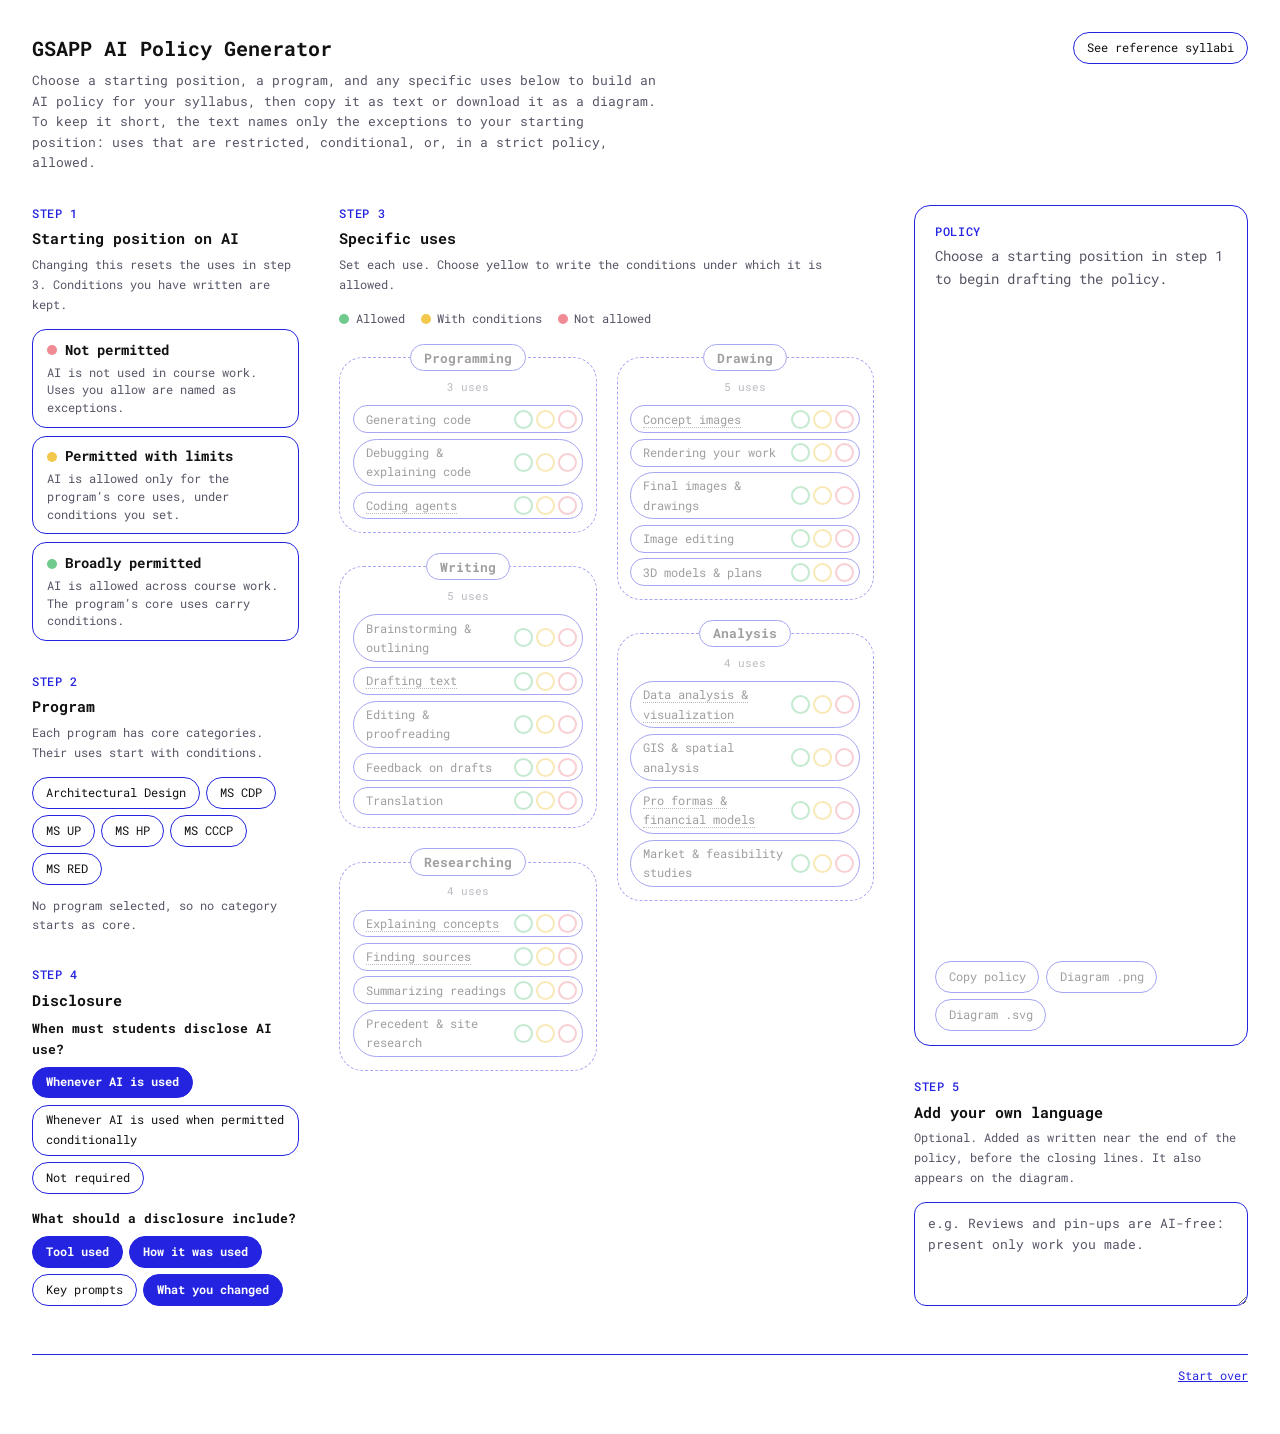
==== index.html @ 9b7ce728 "initial commit" ====
<!doctype html>
<html lang="en">
<head>
<meta charset="utf-8">
<meta name="viewport" content="width=device-width,initial-scale=1">
<title>GSAPP AI Policy Generator</title>
<meta name="description" content="Build a course AI policy for Columbia GSAPP syllabi.">
<link rel="preconnect" href="https://fonts.googleapis.com">
<link rel="preconnect" href="https://fonts.gstatic.com" crossorigin>
<link href="https://fonts.googleapis.com/css2?family=Roboto+Mono:ital,wght@0,400;0,500;0,700;1,400&display=swap" rel="stylesheet">
<link rel="stylesheet" href="style.css">
</head>
<body>
<main>
  <div class="layout" id="layout">
    <header class="top">
      <div>
        <h1>GSAPP AI Policy Generator</h1>
        <p class="lede">Choose a starting position, a program, and any specific uses below to build an AI policy for your syllabus, then copy it as text or download it as a diagram. To keep it short, the text names only the exceptions to your starting position: uses that are restricted, conditional, or, in a strict policy, allowed.</p>
      </div>
      <a class="pill" id="refLink" href="references.html">See reference syllabi</a>
    </header>

    <div class="col" id="left">
    <section id="s1" aria-labelledby="levelTitle">
      <span class="step">Step 1</span>
      <h2 id="levelTitle">Starting position on AI</h2>
      <p class="hint">Changing this resets the uses in step 3. Conditions you have written are kept.</p>
      <div class="levels" id="levels" role="radiogroup" aria-labelledby="levelTitle"></div>
    </section>

    <section id="s2" aria-labelledby="programTitle">
      <span class="step">Step 2</span>
      <h2 id="programTitle">Program</h2>
      <p class="hint">Each program has core categories. Their uses start with conditions.</p>
      <div class="pills" id="programs" role="radiogroup" aria-labelledby="programTitle"></div>
      <p class="core-note" id="coreNote"></p>
    </section>

    <section id="s4" aria-labelledby="discTitle">
      <span class="step">Step 4</span>
      <h2 id="discTitle">Disclosure</h2>
      <p class="sub" id="whenLabel">When must students disclose AI use?</p>
      <div class="pills" id="when" role="radiogroup" aria-labelledby="whenLabel"></div>
      <p class="sub">What should a disclosure include?</p>
      <div class="pills" id="include"></div>
    </section>
    </div>

    <div class="col" id="mid">
    <section id="s3" aria-labelledby="useTitle">
      <span class="step">Step 3</span>
      <h2 id="useTitle">Specific uses</h2>
      <p class="hint">Set each use. Choose yellow to write the conditions under which it is allowed.</p>
      <div class="legend">
        <span><i style="background:var(--yes)"></i>Allowed</span>
        <span><i style="background:var(--cond)"></i>With conditions</span>
        <span><i style="background:var(--no)"></i>Not allowed</span>
      </div>
      <div class="media inactive" id="media"></div>
    </section>
    </div>

    <div class="col" id="right">
    <section class="policy collapsed" id="policyBox" aria-label="Generated policy">
      <span class="step">Policy</span>
      <div class="policy-text" id="policy" aria-live="polite"></div>
      <div class="policy-actions">
        <button class="pill" id="expand" aria-expanded="false">Expand ↓</button>
        <button class="pill" id="copy">Copy policy</button>
        <button class="pill" id="png">Diagram .png</button>
        <button class="pill" id="svg">Diagram .svg</button>
        <span class="status" id="feedback" role="status"></span>
      </div>
    </section>

    <section id="s5" aria-labelledby="ownTitle">
      <span class="step">Step 5</span>
      <h2 id="ownTitle">Add your own language</h2>
      <p class="hint">Optional. Added as written near the end of the policy, before the closing lines. It also appears on the diagram.</p>
      <textarea id="extra" rows="4" aria-labelledby="ownTitle" placeholder="e.g. Reviews and pin-ups are AI-free: present only work you made."></textarea>
    </section>
    </div>
  </div>

  <footer>
    <button id="reset">Start over</button>
  </footer>
</main>

<script src="script.js"></script>
</body>
</html>
---- style.css ----
/* Color scheme, after the SMT course site turned inside out: a white ground,
   the site's blue for rules, accents, and buttons, and its green for text
   selection and link hover. Nothing below carries a literal color. */
:root {
  --bg:      #ffffff;
  --fg:      #111111;
  --fg-dim:  #555566;
  --blue:    #2424e0;
  --blue-fg: #ffffff;              /* text on blue: hovered and active buttons */
  --hi:      #00ff00;              /* highlighter: text selection, link hover */
  --hi-fg:   #000000;
  /* Status, softened. --x is the mark, --x-tint fills a chip. */
  --yes:     #6fca8d;  --yes-tint:  #e3f6e9;
  --cond:    #f2c94c;  --cond-tint: #fdf3cf;
  --no:      #f08a94;  --no-tint:   #fde3e5;
}

* { margin: 0; padding: 0; box-sizing: border-box; }
body {
  font: 14px/1.6 'Roboto Mono', monospace;
  color: var(--fg);
  background: var(--bg);
}
::selection { background: var(--hi); color: var(--hi-fg); }
a { color: var(--blue); text-decoration: underline; }
a:hover { background: var(--hi); color: var(--hi-fg); text-decoration: none; }
button, input, textarea { font: inherit; color: inherit; }
button { cursor: pointer; background: none; border: 0; }
:focus-visible { outline: 2px solid var(--blue); outline-offset: 2px; }
[hidden] { display: none !important; }

main { max-width: 1440px; margin: 0 auto; padding: 2rem 2rem 3rem; }
h1 { font-size: 1.25rem; font-weight: 700; margin-bottom: 1.5rem; }
h2 { font-size: 0.95rem; font-weight: 700; margin-bottom: 0.25rem; }
.step { display: block; font-size: 0.72rem; font-weight: 500; letter-spacing: 0.06em; text-transform: uppercase; color: var(--blue); margin-bottom: 0.2rem; }
.hint { font-size: 0.78rem; color: var(--fg-dim); margin-bottom: 0.9rem; }

/* Three columns: the short steps, the uses, and the policy they build,
   which runs from below the title to the bottom of the longer step column. */
.layout {
  display: grid; gap: 2rem 2.5rem; align-items: start;
  grid-template-columns: minmax(0, 1fr) minmax(0, 2fr) minmax(0, 1.25fr);
  grid-template-areas: "title title title" "left mid right";
}
.col { display: flex; flex-direction: column; gap: 2rem; min-width: 0; }
#left { grid-area: left; } #mid { grid-area: mid; } #right { grid-area: right; }
.top { grid-area: title; display: flex; justify-content: space-between; align-items: flex-start; gap: 1.5rem; }
.top h1 { margin-bottom: 0.4rem; }
.lede { font-size: 0.8rem; color: var(--fg-dim); max-width: 78ch; }
.top > .pill { flex-shrink: 0; text-decoration: none; color: var(--fg); }
#policyBox { grid-area: policy; }
#s1 { grid-area: s1; } #s2 { grid-area: s2; } #s3 { grid-area: s3; } #s4 { grid-area: s4; } #s5 { grid-area: s5; }
/* The step columns set the height; contain: size keeps the right column from
   adding to it. The policy takes what step 5 leaves and scrolls inside. */
@media (min-width: 701px) {
  #right { align-self: stretch; contain: size; }
  #policyBox { flex: 1; min-height: 0; display: flex; flex-direction: column; }
  #policyBox .policy-text { flex: 1; overflow-y: auto; }
}

/* Pills, as in the course site's nav */
.pills { display: flex; flex-wrap: wrap; gap: 0.4rem; }
.pill {
  border: 1px solid var(--blue); border-radius: 50px;
  padding: 0.3rem 0.8rem; font-size: 0.78rem; white-space: nowrap;
  transition: background 0.15s ease, color 0.15s ease;
}
.pill:hover, .pill[aria-pressed="true"], .pill[aria-checked="true"] { background: var(--blue); color: var(--blue-fg); }
.pill[aria-pressed="true"], .pill[aria-checked="true"] { font-weight: 700; }
.pill:disabled { opacity: 0.4; pointer-events: none; }

/* Policy */
.policy { border: 1px solid var(--blue); border-radius: 16px; padding: 1.1rem 1.25rem 0.9rem; background: var(--bg); }
.policy-text { position: relative; font-size: 0.85rem; line-height: 1.7; overflow: hidden; }
.policy-text p + p, .policy-text p + ul, .policy-text ul + p { margin-top: 0.7rem; }
.policy-text ul { padding-left: 1.2rem; margin-top: 0.3rem; }
.policy-text .empty { color: var(--fg-dim); }
@media (max-width: 700px) {
  .policy.collapsed .policy-text { max-height: 10.2em; }
  .policy.collapsed.overflows .policy-text::after {
    content: ''; position: absolute; left: 0; right: 0; bottom: 0; height: 3.4em;
    background: linear-gradient(rgba(255, 255, 255, 0), var(--bg));
  }
}
.policy-actions { display: flex; gap: 0.4rem; align-items: center; margin-top: 0.8rem; flex-wrap: wrap; }
.policy-actions .status { font-size: 0.75rem; color: var(--fg-dim); margin-left: auto; }

/* Step 1 */
.levels { display: grid; gap: 0.5rem; }
.level {
  text-align: left; border: 1px solid var(--blue); border-radius: 14px;
  padding: 0.6rem 0.9rem; display: grid; gap: 0.15rem;
  transition: background 0.15s ease, color 0.15s ease;
}
.level:hover { background: var(--blue); color: var(--blue-fg); }
.level:hover span { color: var(--blue-fg); }
.level[aria-checked="true"], .level[aria-checked="true"]:hover { background: var(--tint); color: var(--fg); }
.level[aria-checked="true"] span { color: var(--fg); }
.level strong { font-size: 0.85rem; display: flex; align-items: center; gap: 0.5rem; }
.level strong i { width: 10px; height: 10px; border-radius: 50%; background: var(--tone); flex-shrink: 0; }
.level span { font-size: 0.74rem; color: var(--fg-dim); line-height: 1.5; }
.level.red { --tone: var(--no); --tint: var(--no-tint); }
.level.yellow { --tone: var(--cond); --tint: var(--cond-tint); }
.level.green { --tone: var(--yes); --tint: var(--yes-tint); }
.core-note { font-size: 0.75rem; color: var(--fg-dim); margin-top: 0.7rem; }

/* Step 3: one dashed tray per medium, its name set into the top edge */
.legend { display: flex; flex-wrap: wrap; gap: 0.4rem 1rem; font-size: 0.75rem; color: var(--fg-dim); margin-bottom: 1rem; }
.legend span { display: inline-flex; align-items: center; gap: 0.4rem; }
.legend i { width: 10px; height: 10px; border-radius: 50%; }
/* Packed in two columns with one gap across and down. The legend pill sits
   above each box's border, so the gap is measured to the pill's top. */
.media { columns: 2; column-gap: 1.25rem; }
.medium { break-inside: avoid; margin-bottom: 1.25rem; }
.media.inactive { opacity: 0.4; pointer-events: none; }
.medium { border: 1.5px dashed var(--blue); border-radius: 24px; padding: 0.4rem 0.8rem 0.8rem; min-width: 0; width: 100%; }
.medium legend {
  margin: 0 auto; padding: 0.15rem 0.8rem; border: 1px solid var(--blue); border-radius: 50px;
  background: var(--bg); font-size: 0.8rem; font-weight: 700;
}
.medium.core legend { background: var(--blue); color: var(--blue-fg); }
.medium.core legend::after { content: ' · core'; font-weight: 400; }
.medium .tally { font-size: 0.7rem; color: var(--fg-dim); text-align: center; margin-bottom: 0.6rem; }
.uses { display: flex; flex-direction: column; gap: 0.35rem; }
.use {
  display: flex; flex-wrap: wrap; align-items: center; gap: 0.45rem;
  border: 1px solid var(--blue); border-radius: 50px;
  padding: 0.2rem 0.3rem 0.2rem 0.75rem; font-size: 0.76rem; text-align: left;
}
.use.yes { background: var(--yes-tint); }
.use.cond { background: var(--cond-tint); border-radius: 16px; padding-bottom: 0.4rem; }
.use.no { background: var(--no-tint); }
.use .label { flex: 1; min-width: 0; }
.use .label abbr { text-decoration: none; cursor: help; border-bottom: 1px dotted var(--fg-dim); }
.tri { display: inline-flex; gap: 3px; }
.tri button {
  width: 19px; height: 19px; border-radius: 50%; border: 2px solid var(--c); background: var(--bg);
  color: transparent; font-size: 10px; font-weight: 700; line-height: 1; display: grid; place-items: center;
}
.tri button:hover { background: var(--blue); border-color: var(--blue); }
.tri button[aria-checked="true"] { background: var(--c); color: var(--fg); }
.tri .yes { --c: var(--yes); } .tri .cond { --c: var(--cond); } .tri .no { --c: var(--no); }
.use input {
  flex-basis: 100%; border: 1px solid var(--blue); border-radius: 8px; background: var(--bg);
  padding: 0.3rem 0.5rem; font-size: 0.74rem; margin-right: 0.3rem;
}

/* Steps 4 and 5 */
.sub { font-size: 0.8rem; font-weight: 700; margin: 0.9rem 0 0.45rem; }
#s4 .sub:first-of-type { margin-top: 0.4rem; }
.pills.disabled { opacity: 0.4; pointer-events: none; }
#when .pill { white-space: normal; text-align: left; border-radius: 16px; }
#extra {
  display: block; width: 100%; resize: vertical; border: 1px solid var(--blue); border-radius: 12px;
  background: var(--bg); padding: 0.6rem 0.8rem; font-size: 0.8rem; line-height: 1.6;
}
#extra::placeholder, .use input::placeholder { color: var(--fg-dim); }

footer { margin-top: 3rem; padding-top: 0.8rem; border-top: 1px solid var(--blue); font-size: 0.72rem; display: flex; justify-content: flex-end; }
footer button { text-decoration: underline; color: var(--blue); }
footer button:hover { background: var(--blue); color: var(--blue-fg); text-decoration: none; }

@media (max-width: 1100px) {
  .layout {
    grid-template-columns: minmax(0, 1.5fr) minmax(0, 1fr);
    grid-template-areas: "title title" "s1 right" "s2 right" "s3 right" "s4 right";
  }
  #left, #mid { display: contents; }
}
@media (max-width: 700px) {
  main { padding: 1.5rem 16px 2.5rem; }
  .top { flex-direction: column; gap: 0.8rem; }
  .layout { grid-template-columns: 1fr; grid-template-areas: "title" "policy" "s1" "s2" "s3" "s4" "s5"; }
  .col { display: contents; }
  .media { columns: 1; }
}
@media print {
  main > footer, .layout > :not(#right), #s5 { display: none !important; }
  .layout, #right { display: block; contain: none; }
  .policy { border: 0; padding: 0; }
  .policy.collapsed .policy-text { max-height: none; }
  .policy-text::after, .policy-actions { display: none !important; }
}

/* Reference syllabi page */
.refs-page { max-width: 960px; }
.refs-page .top { margin-bottom: 2rem; }
.top-actions { display: flex; gap: 0.4rem; flex-wrap: wrap; justify-content: flex-end; }
.top-actions .pill { text-decoration: none; color: var(--fg); }
.add-form { border: 1px solid var(--blue); border-radius: 16px; padding: 1.1rem 1.25rem; margin-bottom: 2rem; }
.fields { display: grid; grid-template-columns: 1fr 1fr; gap: 0.9rem 1rem; margin-top: 0.4rem; }
.fields label { display: grid; gap: 0.3rem; font-size: 0.78rem; font-weight: 700; }
.fields .wide { grid-column: 1 / -1; }
.fields .optional { font-weight: 400; color: var(--fg-dim); }
.fields input, .fields textarea {
  width: 100%; border: 1px solid var(--blue); border-radius: 8px; background: var(--bg);
  padding: 0.4rem 0.6rem; font-size: 0.8rem; font-weight: 400;
}
.fields input[type=file] { padding: 0.3rem; }
.fields textarea { resize: vertical; line-height: 1.6; }
.form-actions { display: flex; align-items: center; gap: 0.8rem; margin-top: 1rem; flex-wrap: wrap; }
.form-actions .status { font-size: 0.78rem; color: var(--fg-dim); }
.refs { display: grid; gap: 1rem; }
.syllabus { border: 1px solid var(--blue); border-radius: 16px; padding: 1rem 1.25rem; }
.syllabus h2 a { color: var(--fg); }
.syllabus .faculty { font-size: 0.8rem; color: var(--fg-dim); }
.syllabus blockquote { margin-top: 0.8rem; padding-left: 0.9rem; border-left: 1.5px dashed var(--blue); font-size: 0.8rem; line-height: 1.7; }
.syllabus blockquote p + p { margin-top: 0.6rem; }
@media (max-width: 700px) {
  .fields { grid-template-columns: 1fr; }
  .top-actions { justify-content: flex-start; }
}
.form-note { margin: 0.6rem 0 0; }
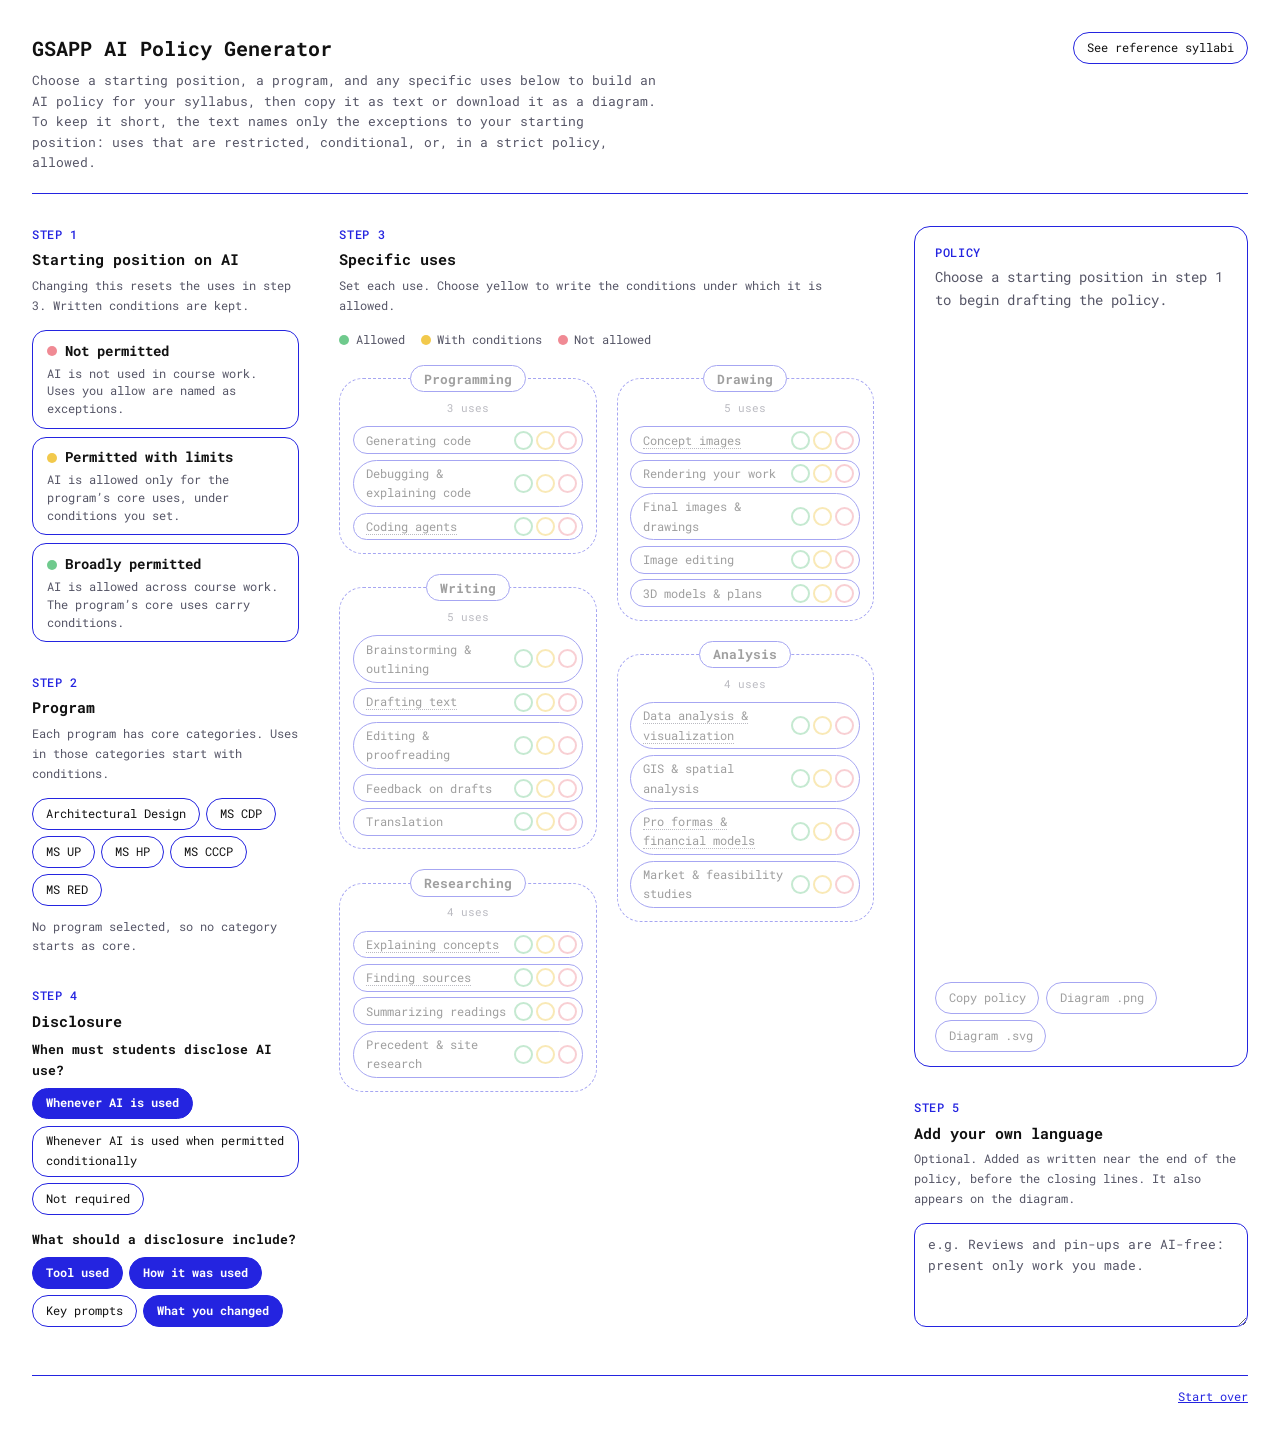
==== commit 77993639: "layout tweaks" ====
--- a/index.html
+++ b/index.html
@@ -25,14 +25,14 @@
     <section id="s1" aria-labelledby="levelTitle">
       <span class="step">Step 1</span>
       <h2 id="levelTitle">Starting position on AI</h2>
-      <p class="hint">Changing this resets the uses in step 3. Conditions you have written are kept.</p>
+      <p class="hint">Changing this resets the uses in step 3. Written conditions are kept.</p>
       <div class="levels" id="levels" role="radiogroup" aria-labelledby="levelTitle"></div>
     </section>
 
     <section id="s2" aria-labelledby="programTitle">
       <span class="step">Step 2</span>
       <h2 id="programTitle">Program</h2>
-      <p class="hint">Each program has core categories. Their uses start with conditions.</p>
+      <p class="hint">Each program has core categories. Uses in those categories start with conditions.</p>
       <div class="pills" id="programs" role="radiogroup" aria-labelledby="programTitle"></div>
       <p class="core-note" id="coreNote"></p>
     </section>
@@ -88,6 +88,7 @@
   </footer>
 </main>
 
+<script src="syllabi.js"></script>
 <script src="script.js"></script>
 </body>
 </html>
--- a/style.css
+++ b/style.css
@@ -44,7 +44,10 @@
 }
 .col { display: flex; flex-direction: column; gap: 2rem; min-width: 0; }
 #left { grid-area: left; } #mid { grid-area: mid; } #right { grid-area: right; }
-.top { grid-area: title; display: flex; justify-content: space-between; align-items: flex-start; gap: 1.5rem; }
+.top {
+  grid-area: title; display: flex; justify-content: space-between; align-items: flex-start; gap: 1.5rem;
+  padding-bottom: 1.25rem; border-bottom: 1px solid var(--blue);
+}
 .top h1 { margin-bottom: 0.4rem; }
 .lede { font-size: 0.8rem; color: var(--fg-dim); max-width: 78ch; }
 .top > .pill { flex-shrink: 0; text-decoration: none; color: var(--fg); }
@@ -186,20 +189,8 @@
 .refs-page { max-width: 960px; }
 .refs-page .top { margin-bottom: 2rem; }
 .top-actions { display: flex; gap: 0.4rem; flex-wrap: wrap; justify-content: flex-end; }
-.top-actions .pill { text-decoration: none; color: var(--fg); }
-.add-form { border: 1px solid var(--blue); border-radius: 16px; padding: 1.1rem 1.25rem; margin-bottom: 2rem; }
-.fields { display: grid; grid-template-columns: 1fr 1fr; gap: 0.9rem 1rem; margin-top: 0.4rem; }
-.fields label { display: grid; gap: 0.3rem; font-size: 0.78rem; font-weight: 700; }
-.fields .wide { grid-column: 1 / -1; }
-.fields .optional { font-weight: 400; color: var(--fg-dim); }
-.fields input, .fields textarea {
-  width: 100%; border: 1px solid var(--blue); border-radius: 8px; background: var(--bg);
-  padding: 0.4rem 0.6rem; font-size: 0.8rem; font-weight: 400;
-}
-.fields input[type=file] { padding: 0.3rem; }
-.fields textarea { resize: vertical; line-height: 1.6; }
-.form-actions { display: flex; align-items: center; gap: 0.8rem; margin-top: 1rem; flex-wrap: wrap; }
-.form-actions .status { font-size: 0.78rem; color: var(--fg-dim); }
+.top-actions .pill, .add-link { text-decoration: none; color: var(--fg); }
+.add-link { display: inline-block; margin-bottom: 1rem; }
 .refs { display: grid; gap: 1rem; }
 .syllabus { border: 1px solid var(--blue); border-radius: 16px; padding: 1rem 1.25rem; }
 .syllabus h2 a { color: var(--fg); }
@@ -207,7 +198,5 @@
 .syllabus blockquote { margin-top: 0.8rem; padding-left: 0.9rem; border-left: 1.5px dashed var(--blue); font-size: 0.8rem; line-height: 1.7; }
 .syllabus blockquote p + p { margin-top: 0.6rem; }
 @media (max-width: 700px) {
-  .fields { grid-template-columns: 1fr; }
   .top-actions { justify-content: flex-start; }
 }
-.form-note { margin: 0.6rem 0 0; }
